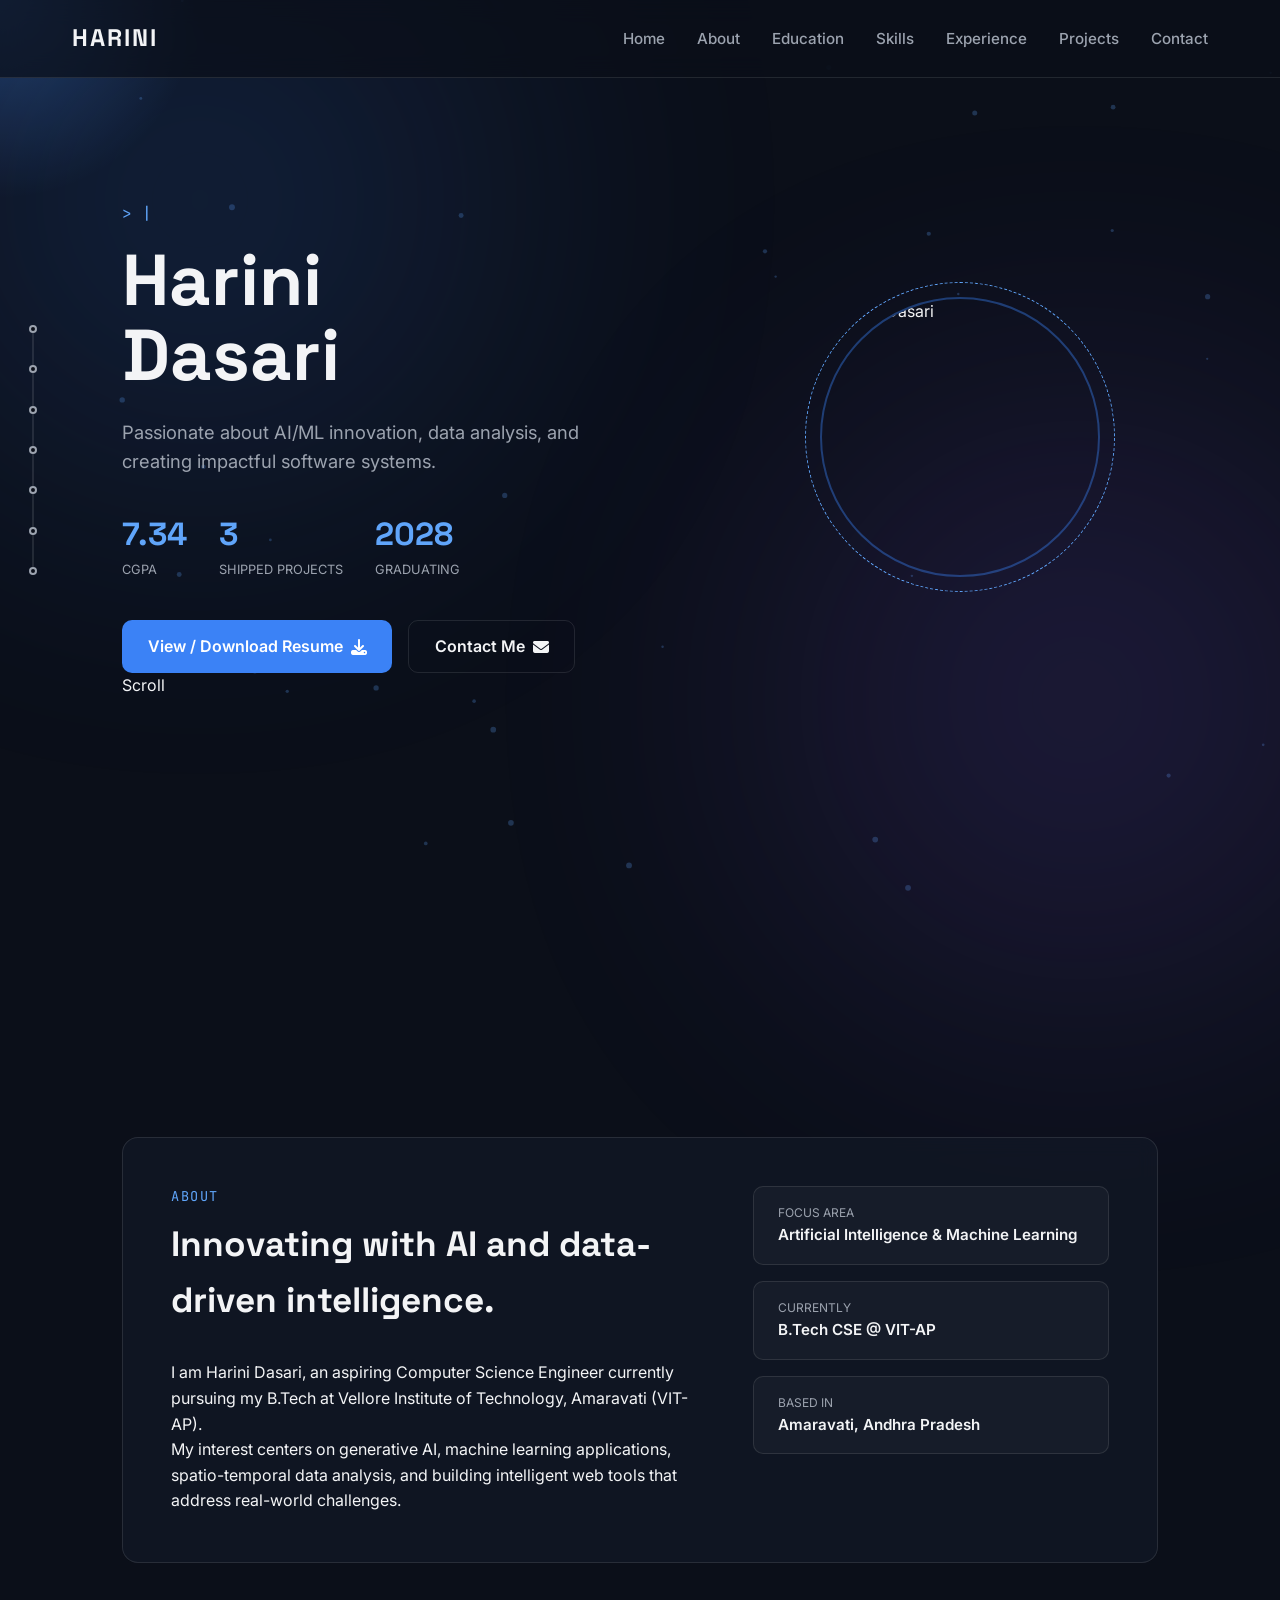
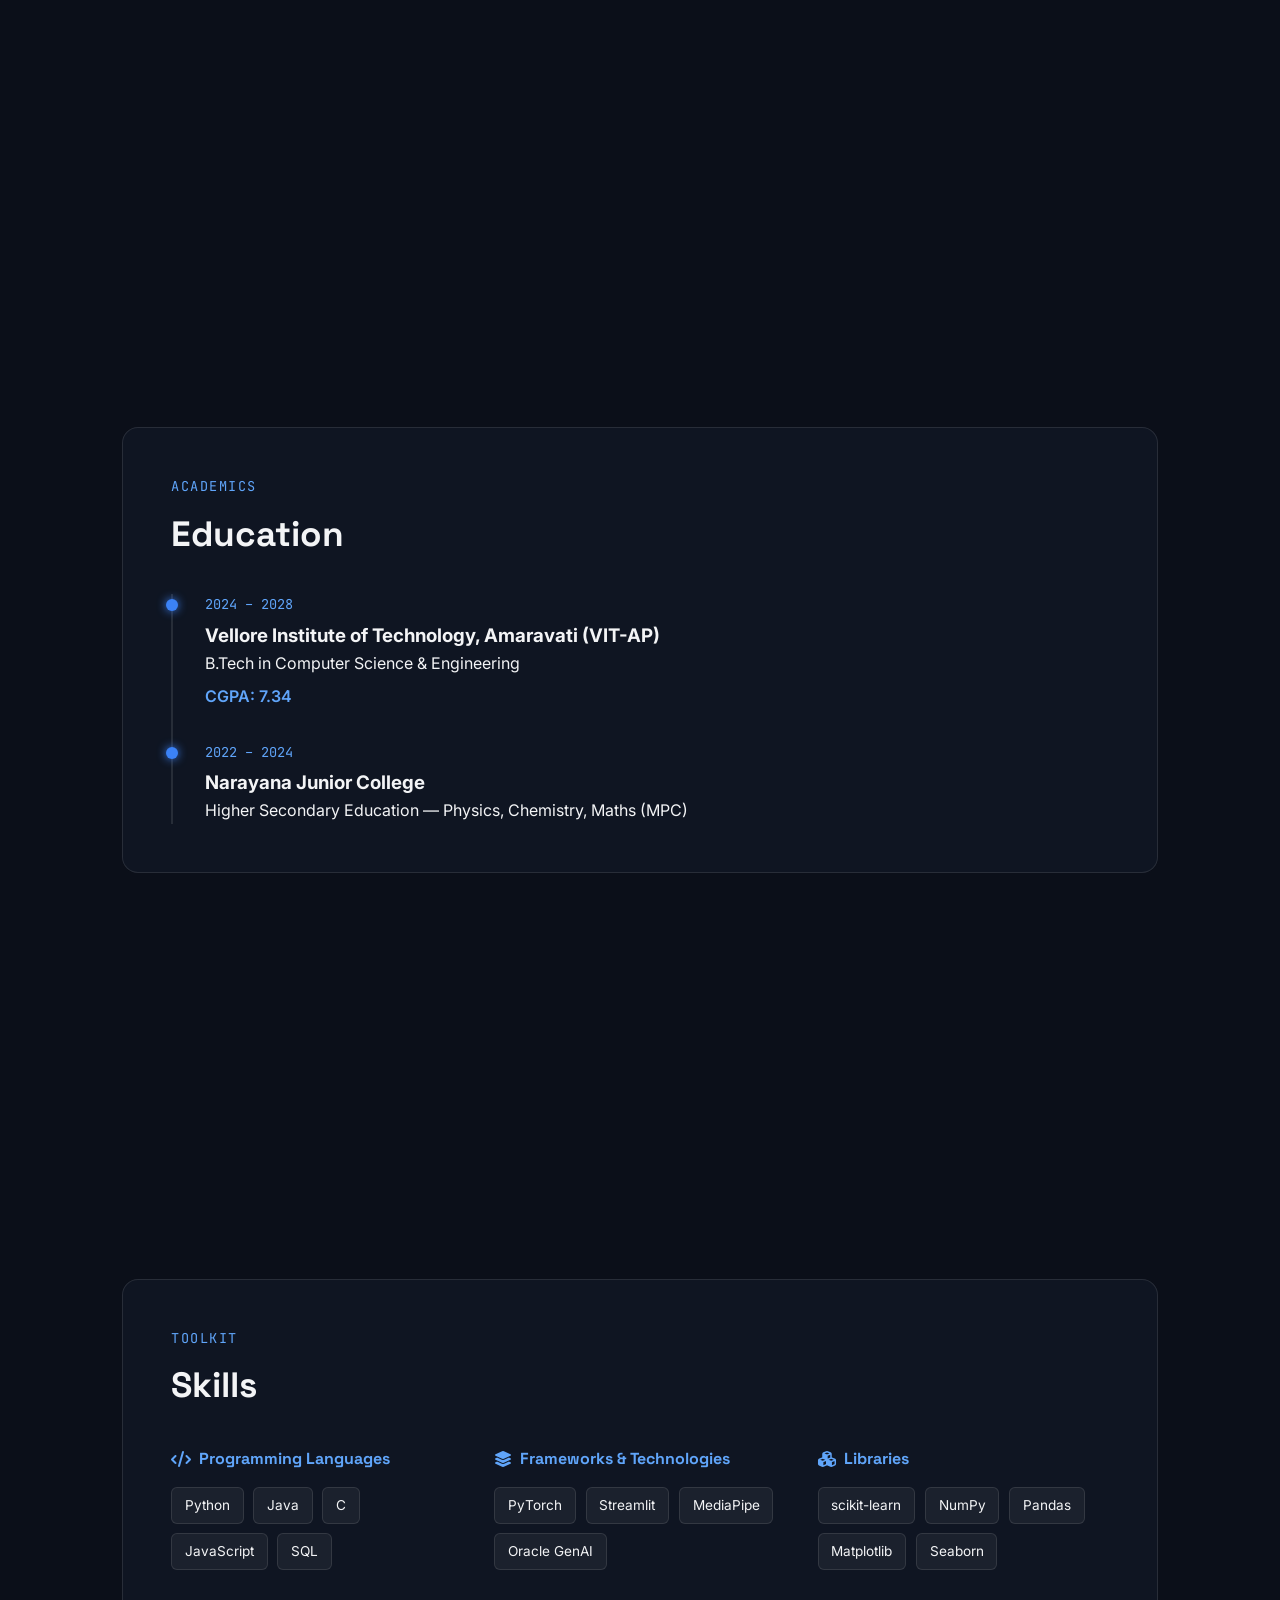
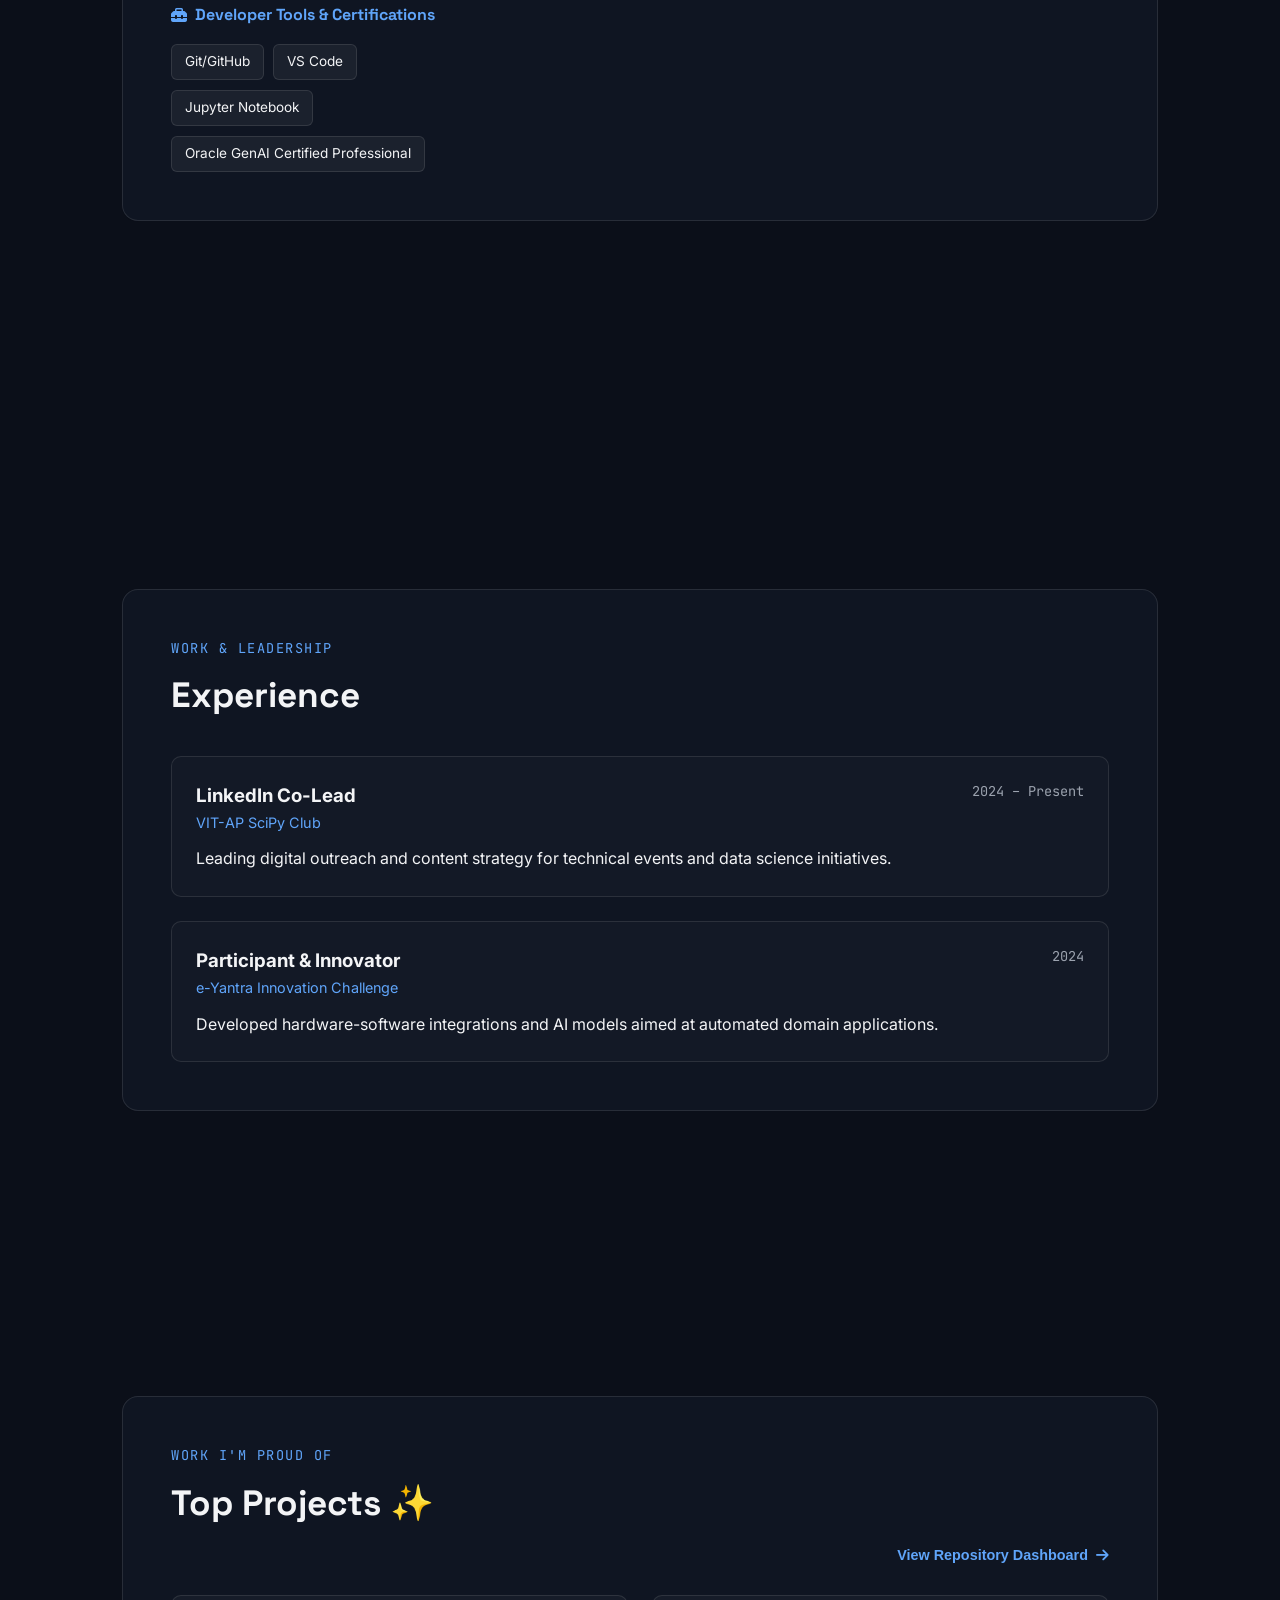
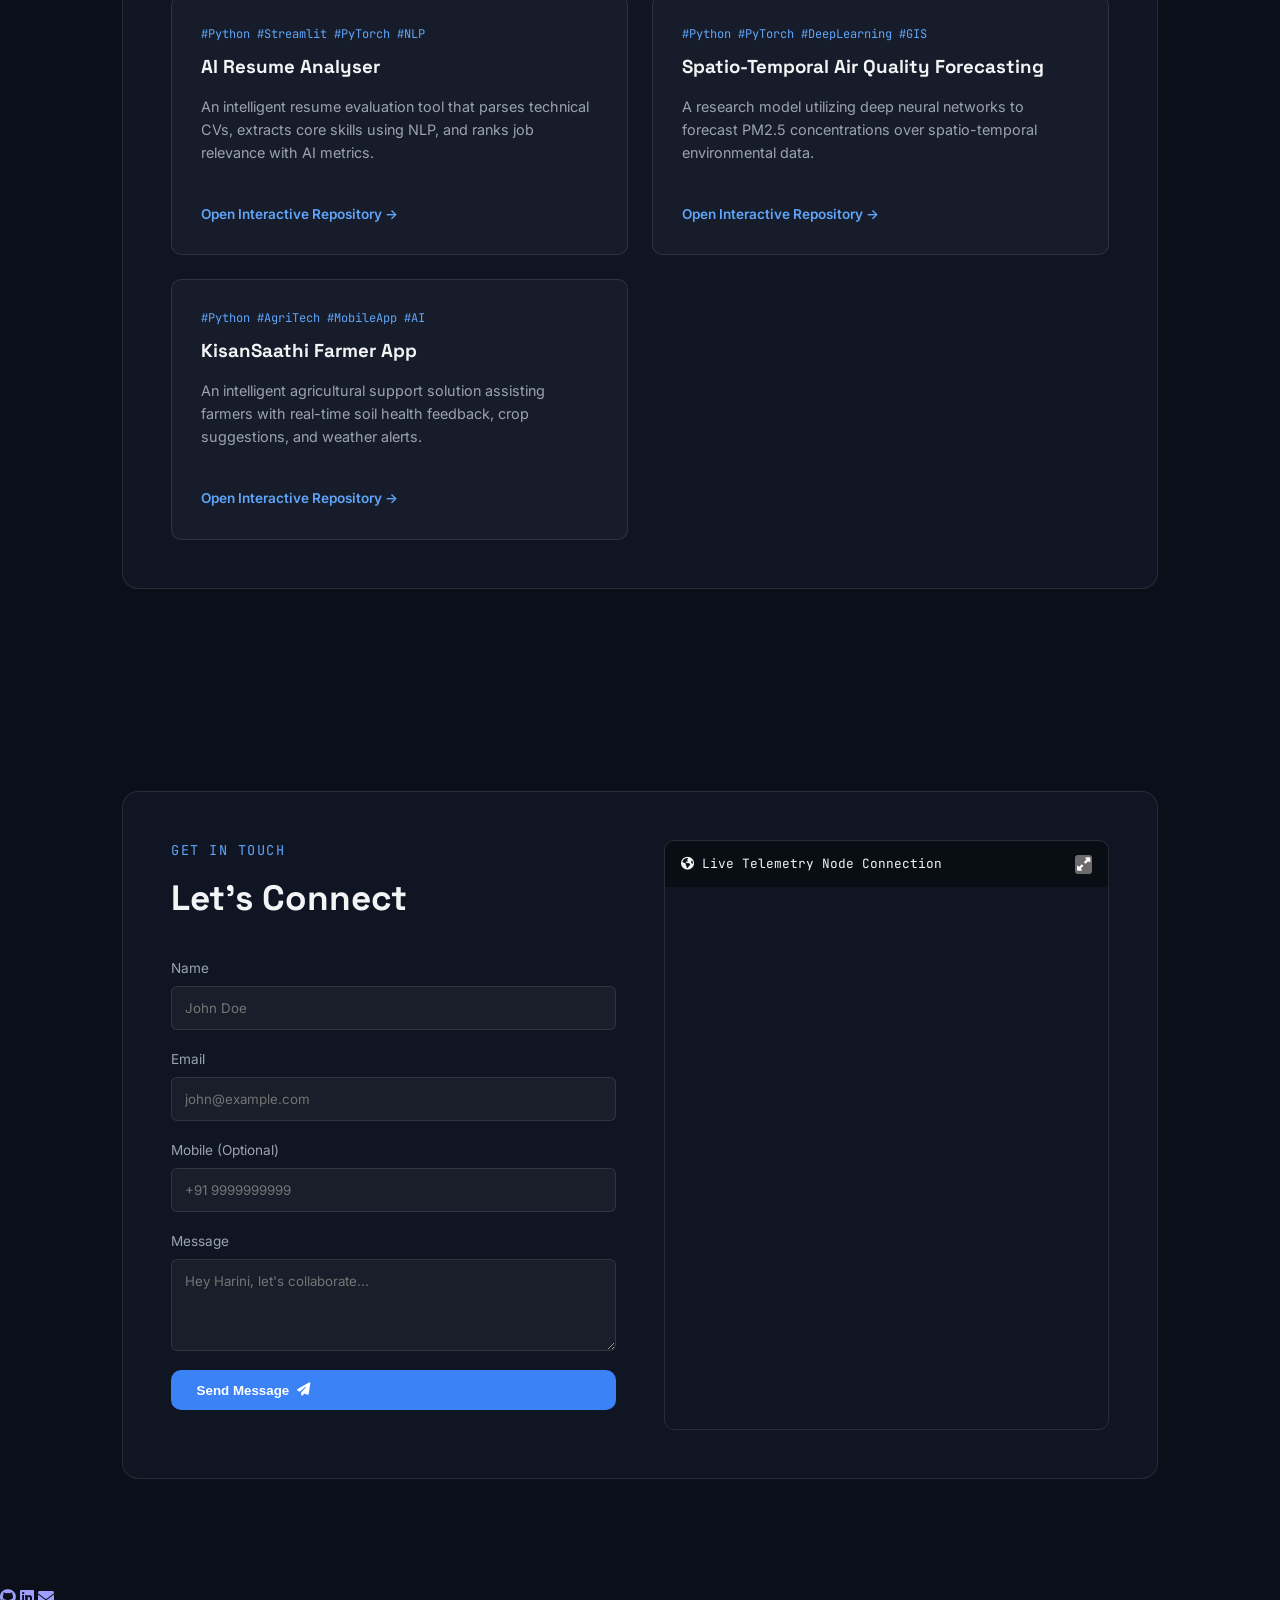
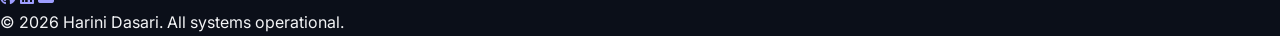
==== index.html @ 956670a9 "Add files via upload" ====
<!DOCTYPE html>
<html lang="en">
<head>
  <meta charset="UTF-8" />
  <meta name="viewport" content="width=device-width, initial-scale=1.0" />
  <title>Harini Dasari — Portfolio</title>
  <link rel="stylesheet" href="style.css" />
  <link rel="stylesheet" href="https://cdnjs.cloudflare.com/ajax/libs/font-awesome/6.4.0/css/all.min.css" />
  <link href="https://fonts.googleapis.com/css2?family=Space+Grotesk:wght@400;500;600;700&family=Inter:wght@300;400;500;600;700&family=JetBrains+Mono:wght@400;500&display=swap" rel="stylesheet" />
  <link rel="stylesheet" href="https://unpkg.com/leaflet@1.9.4/dist/leaflet.css" />
  <script src="https://unpkg.com/leaflet@1.9.4/dist/leaflet.js" defer></script>
  <script src="https://cdnjs.cloudflare.com/ajax/libs/jszip/3.10.1/jszip.min.js" defer></script>

  <!-- Firebase -->
  <script src="https://www.gstatic.com/firebasejs/10.12.2/firebase-app-compat.js" defer></script>
  <script src="https://www.gstatic.com/firebasejs/10.12.2/firebase-firestore-compat.js" defer></script>

  <script src="config.js" defer></script>
</head>
<body>

  <!-- Boot sequence -->
  <div class="boot-screen" id="bootScreen">
    <div class="boot-text">
      <span id="bootLine"></span><span class="cursor-blink">█</span>
    </div>
  </div>

  <div class="cursor-glow" id="cursorGlow"></div>

  <!-- Signal rail -->
  <div class="signal-rail" aria-hidden="true">
    <div class="signal-rail-fill" id="signalFill"></div>
    <div class="signal-node" data-target="home"></div>
    <div class="signal-node" data-target="about"></div>
    <div class="signal-node" data-target="education"></div>
    <div class="signal-node" data-target="skills"></div>
    <div class="signal-node" data-target="experience"></div>
    <div class="signal-node" data-target="projects"></div>
    <div class="signal-node" data-target="contact"></div>
  </div>

  <canvas id="particleCanvas"></canvas>
  <div class="ambient-glow glow-1"></div>
  <div class="ambient-glow glow-2"></div>

  <header>
    <nav class="navbar">
      <h2 class="logo">HARINI</h2>
      <ul class="nav-menu">
        <li><a href="#home" class="nav-link" data-section="home">Home</a></li>
        <li><a href="#about" class="nav-link" data-section="about">About</a></li>
        <li><a href="#education" class="nav-link" data-section="education">Education</a></li>
        <li><a href="#skills" class="nav-link" data-section="skills">Skills</a></li>
        <li><a href="#experience" class="nav-link" data-section="experience">Experience</a></li>
        <li><a href="#projects" id="navProjectsLink" class="nav-link" data-section="projects">Projects</a></li>
        <li><a href="#contact" class="nav-link" data-section="contact">Contact</a></li>
      </ul>
      <div class="hamburger">
        <span class="bar"></span>
        <span class="bar"></span>
        <span class="bar"></span>
      </div>
    </nav>
  </header>

  <main class="content">

    <!-- HOME -->
    <section id="home" class="section hero-section">
      <div class="hero-grid">
        <div class="hero-text" data-reveal="left">
          <p class="terminal-line"><span class="prompt">&gt;</span> <span class="type-animation"></span><span class="cursor-blink">|</span></p>
          <h1>Harini<br />Dasari</h1>
          <p class="bio">Passionate about AI/ML innovation, data analysis, and creating impactful software systems.</p>

          <div class="stat-row">
            <div class="stat-chip">
              <span class="stat-value" data-count="7.34" data-decimals="2">0</span>
              <span class="stat-label">CGPA</span>
            </div>
            <div class="stat-chip">
              <span class="stat-value" data-count="3">0</span>
              <span class="stat-label">Shipped Projects</span>
            </div>
            <div class="stat-chip">
              <span class="stat-value" data-count="2028">0</span>
              <span class="stat-label">Graduating</span>
            </div>
          </div>

          <div class="buttons">
            <a href="Harini_Dasari_Resume.pdf" class="btn" id="resumeLink" target="_blank" rel="noopener">View / Download Resume <i class="fas fa-download"></i></a>
            <a href="#contact" class="btn btn-alt">Contact Me <i class="fas fa-envelope"></i></a>
          </div>
        </div>
        <div class="hero-image" id="heroImageWrap" data-reveal="right">
          <img src="profile.jpg" alt="Harini Dasari" id="heroImg" />
          <div class="hero-avatar-fallback">HD</div>
          <div class="hero-ring"></div>
        </div>
      </div>
      <div class="scroll-cue"><span></span>Scroll</div>
    </section>

    <!-- ABOUT -->
    <section id="about" class="section fade-in">
      <div class="content-box about-layout">
        <div class="about-main" data-reveal="up">
          <span class="eyebrow">About</span>
          <h2 class="section-title">Innovating with AI and data-driven intelligence.</h2>
          <p>I am Harini Dasari, an aspiring Computer Science Engineer currently pursuing my B.Tech at Vellore Institute of Technology, Amaravati (VIT-AP).</p>
          <p>My interest centers on generative AI, machine learning applications, spatio-temporal data analysis, and building intelligent web tools that address real-world challenges.</p>
        </div>
        <div class="about-side" data-reveal="up" data-reveal-delay="150">
          <div class="info-card">
            <span class="info-label">Focus Area</span>
            <span class="info-value">Artificial Intelligence &amp; Machine Learning</span>
          </div>
          <div class="info-card">
            <span class="info-label">Currently</span>
            <span class="info-value">B.Tech CSE @ VIT-AP</span>
          </div>
          <div class="info-card">
            <span class="info-label">Based In</span>
            <span class="info-value">Amaravati, Andhra Pradesh</span>
          </div>
        </div>
      </div>
    </section>

    <!-- EDUCATION -->
    <section id="education" class="section fade-in">
      <div class="content-box">
        <span class="eyebrow">Academics</span>
        <h2 class="section-title">Education</h2>
        <div class="timeline">
          <div class="timeline-item" data-reveal="up">
            <div class="timeline-year">2024 – 2028</div>
            <div class="timeline-content">
              <h3>Vellore Institute of Technology, Amaravati (VIT-AP)</h3>
              <p>B.Tech in Computer Science &amp; Engineering</p>
              <p class="cgpa">CGPA: 7.34</p>
            </div>
          </div>
          <div class="timeline-item" data-reveal="up" data-reveal-delay="150">
            <div class="timeline-year">2022 – 2024</div>
            <div class="timeline-content">
              <h3>Narayana Junior College</h3>
              <p>Higher Secondary Education — Physics, Chemistry, Maths (MPC)</p>
            </div>
          </div>
        </div>
      </div>
    </section>

    <!-- SKILLS -->
    <section id="skills" class="section fade-in">
      <div class="content-box">
        <span class="eyebrow">Toolkit</span>
        <h2 class="section-title">Skills</h2>
        <div class="skills-categories">
          <div class="skill-category" data-reveal="up">
            <h4><i class="fas fa-code"></i> Programming Languages</h4>
            <div class="skills-grid">
              <div class="skill-tag">Python</div>
              <div class="skill-tag">Java</div>
              <div class="skill-tag">C</div>
              <div class="skill-tag">JavaScript</div>
              <div class="skill-tag">SQL</div>
            </div>
          </div>
          <div class="skill-category" data-reveal="up" data-reveal-delay="100">
            <h4><i class="fas fa-layer-group"></i> Frameworks &amp; Technologies</h4>
            <div class="skills-grid">
              <div class="skill-tag">PyTorch</div>
              <div class="skill-tag">Streamlit</div>
              <div class="skill-tag">MediaPipe</div>
              <div class="skill-tag">Oracle GenAI</div>
            </div>
          </div>
          <div class="skill-category" data-reveal="up" data-reveal-delay="200">
            <h4><i class="fas fa-cubes"></i> Libraries</h4>
            <div class="skills-grid">
              <div class="skill-tag">scikit-learn</div>
              <div class="skill-tag">NumPy</div>
              <div class="skill-tag">Pandas</div>
              <div class="skill-tag">Matplotlib</div>
              <div class="skill-tag">Seaborn</div>
            </div>
          </div>
          <div class="skill-category" data-reveal="up" data-reveal-delay="300">
            <h4><i class="fas fa-toolbox"></i> Developer Tools &amp; Certifications</h4>
            <div class="skills-grid">
              <div class="skill-tag">Git/GitHub</div>
              <div class="skill-tag">VS Code</div>
              <div class="skill-tag">Jupyter Notebook</div>
              <div class="skill-tag">Oracle GenAI Certified Professional</div>
            </div>
          </div>
        </div>
      </div>
    </section>

    <!-- EXPERIENCE -->
    <section id="experience" class="section fade-in">
      <div class="content-box">
        <span class="eyebrow">Work &amp; Leadership</span>
        <h2 class="section-title">Experience</h2>
        <div class="experience-container">
          <div class="experience-item" data-reveal="up">
            <div class="experience-item-top">
              <div>
                <h3>LinkedIn Co-Lead</h3>
                <p class="company">VIT-AP SciPy Club</p>
              </div>
              <p class="duration">2024 – Present</p>
            </div>
            <p>Leading digital outreach and content strategy for technical events and data science initiatives.</p>
          </div>
          <div class="experience-item" data-reveal="up" data-reveal-delay="150">
            <div class="experience-item-top">
              <div>
                <h3>Participant &amp; Innovator</h3>
                <p class="company">e-Yantra Innovation Challenge</p>
              </div>
              <p class="duration">2024</p>
            </div>
            <p>Developed hardware-software integrations and AI models aimed at automated domain applications.</p>
          </div>
        </div>
      </div>
    </section>

    <!-- PROJECTS -->
    <section id="projects" class="section fade-in">
      <div class="content-box">
        <div class="section-header-row">
          <div>
            <span class="eyebrow">Work I'm proud of</span>
            <h2 class="section-title">Top Projects ✨</h2>
          </div>
          <button class="view-all-btn" id="triggerDashboardBtn">View Repository Dashboard <i class="fas fa-arrow-right"></i></button>
        </div>
        <div class="bento-project-grid" id="curatedProjectsGrid"></div>
      </div>
    </section>

    <!-- CONTACT -->
    <section id="contact" class="section fade-in">
      <div class="content-box contact-container-layout">
        <div class="contact-form-side" data-reveal="left">
          <span class="eyebrow">Get in touch</span>
          <h2 class="section-title" style="text-align: left;">Let's Connect</h2>
          <form id="portfolioContactForm" class="modern-contact-form">
            <div class="form-group">
              <label for="form_name">Name</label>
              <input type="text" id="form_name" required placeholder="John Doe" />
            </div>
            <div class="form-group">
              <label for="form_email">Email</label>
              <input type="email" id="form_email" required placeholder="john@example.com" />
            </div>
            <div class="form-group">
              <label for="form_phone">Mobile <span class="optional">(Optional)</span></label>
              <input type="tel" id="form_phone" placeholder="+91 9999999999" />
            </div>
            <div class="form-group">
              <label for="form_message">Message</label>
              <textarea id="form_message" rows="4" required placeholder="Hey Harini, let's collaborate..."></textarea>
            </div>
            <button type="submit" class="btn submit-btn">
              <span class="btn-label">Send Message</span> <i class="fas fa-paper-plane"></i>
            </button>
            <p class="form-status" id="formStatus"></p>
          </form>
        </div>

        <div class="map-preview-side" data-reveal="right">
          <div class="map-card" id="telemetryMapCard">
            <div class="map-card-header">
              <span><i class="fas fa-globe-americas"></i> Live Telemetry Node Connection</span>
              <button id="expandMapBtn" aria-label="Expand Map"><i class="fas fa-expand-alt"></i></button>
            </div>
            <div id="liveTelemetryMap"></div>
          </div>
        </div>
      </div>
    </section>
  </main>

  <div id="projectDashboardSpa" class="spa-modal-overlay">
    <div class="spa-dashboard-window">
      <header class="spa-navbar">
        <div class="spa-repo-identity">
          <i class="fab fa-github font-icon"></i>
          <span class="repo-owner" id="spaRepoOwner">Harini8919</span>
          <span class="repo-divider">/</span>
          <span id="spaRepoName" class="repo-current-name">AI-Resume-Analyser</span>
          <span class="repo-badge">Public</span>
        </div>
        <div class="spa-navbar-controls">
          <button id="themeToggleBtn" class="spa-ctrl-btn" title="Toggle Editor Theme"><i class="fas fa-moon"></i></button>
          <button id="closeDashboardBtn" class="spa-ctrl-btn close-action" title="Exit Dashboard"><i class="fas fa-times"></i></button>
        </div>
      </header>

      <div class="spa-dashboard-layout">
        <aside class="spa-sidebar">
          <h3>Repositories</h3>
          <ul id="spaRepoSelectorList"></ul>

          <h3 class="files-heading">Files</h3>
          <ul id="spaFileTreeList" class="file-tree-list"></ul>
        </aside>

        <main class="spa-workspace-panel theme-dark" id="workspaceThemeContainer">
          <div class="repo-meta-strip">
            <div class="branch-selector">
              <i class="fas fa-code-branch"></i> <strong>main</strong>
            </div>
            <button id="spaDownloadZipBtn" class="btn-git-action"><i class="fas fa-download"></i> Download ZIP</button>
          </div>

          <div class="spa-tab-bar" id="spaTabBar">
            <button class="spa-tab active" data-tab="readme"><i class="fas fa-book-open"></i> README.md</button>
          </div>

          <div class="repo-readme-container">
            <div class="readme-card" id="spaTabReadme">
              <div class="readme-body-content">
                <h1 id="spaProjectTitle" class="project-title-h1">Project Heading</h1>
                <hr class="title-divider" />

                <section class="readme-block">
                  <h2><i class="fas fa-info-circle"></i> Description</h2>
                  <p id="spaProjectDesc">Project description text goes here.</p>
                </section>

                <section class="readme-block">
                  <h2><i class="fas fa-layer-group"></i> Architecture &amp; Tech Stack</h2>
                  <div id="spaTechStackContainer" class="tech-stack-flex"></div>
                </section>

                <section class="readme-block">
                  <h2><i class="fas fa-chart-line"></i> Performance Metrics &amp; Results</h2>
                  <div class="metrics-display-box">
                    <span class="accuracy-label">Target Evaluation Metrics:</span>
                    <span id="spaAccuracyValue" class="accuracy-badge">94.2%</span>
                  </div>
                  <div id="spaProjectVisuals" class="visuals-gallery"></div>
                </section>

                <section class="readme-block">
                  <h2><i class="fas fa-terminal"></i> Deployment &amp; Installation Instructions</h2>
                  <div class="code-block-wrap">
                    <button class="file-action-btn copy-install-btn" id="spaCopyInstallBtn" title="Copy commands"><i class="fas fa-copy"></i> Copy</button>
                    <pre class="code-terminal-block"><code id="spaInstallationCode"># Clone repo</code></pre>
                  </div>
                </section>
              </div>
            </div>

            <div class="readme-card file-view-card" id="spaTabFile" style="display:none;">
              <div class="file-view-header">
                <i class="fas fa-file-code"></i> <span id="spaActiveFileName">file</span>
                <span class="unsaved-dot" id="spaUnsavedDot" style="display:none;">●</span>
                <div class="file-view-actions">
                  <button id="spaCopyBtn" class="file-action-btn" title="Copy file contents"><i class="fas fa-copy"></i> Copy</button>
                  <button id="spaEditBtn" class="file-action-btn" title="Edit this file"><i class="fas fa-pen"></i> Edit</button>
                  <button id="spaSaveBtn" class="file-action-btn save" title="Save changes" style="display:none;"><i class="fas fa-check"></i> Save</button>
                </div>
              </div>
              <pre class="editor-code-view" id="spaCodeViewWrap"><code id="spaSourceCodeDisplay"># Select a file from the sidebar</code></pre>
              <textarea class="editor-code-textarea" id="spaCodeEditArea" style="display:none;" spellcheck="false"></textarea>
            </div>
          </div>
        </main>
      </div>
    </div>
  </div>

  <div id="mapFullscreenOverlay" class="map-fullscreen-modal">
    <button id="minimizeMapBtn"><i class="fas fa-compress-alt"></i> Exit Full Globe View</button>
    <div id="fullscreenMapContainer"></div>
  </div>

  <footer>
    <div class="footer-inner">
      <div class="footer-social">
        <a href="https://github.com/Harini8919" target="_blank" rel="noopener" aria-label="GitHub"><i class="fab fa-github"></i></a>
        <a href="https://linkedin.com/in/harini-dasari" target="_blank" rel="noopener" aria-label="LinkedIn"><i class="fab fa-linkedin"></i></a>
        <a href="mailto:harini.dasari@example.com" aria-label="Email"><i class="fas fa-envelope"></i></a>
      </div>
      <p>© <span id="footerYear">2026</span> Harini Dasari. All systems operational.</p>
    </div>
  </footer>

  <button id="backToTop" aria-label="Scroll to top">↑</button>

  <script src="script.js"></script>
</body>
</html>
---- style.css ----
:root {
  --bg-dark: #0b0f19;
  --bg-card: rgba(18, 24, 38, 0.75);
  --bg-card-hover: rgba(28, 36, 56, 0.85);
  --accent: #3b82f6;
  --accent-glow: rgba(59, 130, 246, 0.35);
  --accent-light: #60a5fa;
  --text-main: #f3f4f6;
  --text-muted: #9ca3af;
  --border: rgba(255, 255, 255, 0.1);
  --border-accent: rgba(59, 130, 246, 0.4);
  --font-heading: 'Space Grotesk', sans-serif;
  --font-body: 'Inter', sans-serif;
  --font-mono: 'JetBrains Mono', monospace;
  --radius-lg: 16px;
  --radius-md: 10px;
  --radius-sm: 6px;
  --transition: all 0.3s cubic-bezier(0.4, 0, 0.2, 1);
}

* {
  margin: 0;
  padding: 0;
  box-sizing: border-box;
}

html {
  scroll-behavior: smooth;
  color-scheme: dark;
}

body {
  background-color: var(--bg-dark);
  color: var(--text-main);
  font-family: var(--font-body);
  line-height: 1.6;
  overflow-x: hidden;
  position: relative;
}

/* Boot Screen */
.boot-screen {
  position: fixed;
  inset: 0;
  background: #05070d;
  z-index: 10000;
  display: flex;
  align-items: center;
  justify-content: center;
  font-family: var(--font-mono);
  color: var(--accent-light);
  font-size: 1.2rem;
  transition: opacity 0.5s ease, visibility 0.5s ease;
}

.boot-screen.hidden {
  opacity: 0;
  visibility: hidden;
}

.cursor-blink {
  animation: blink 1s infinite;
}

@keyframes blink {
  0%, 100% { opacity: 1; }
  50% { opacity: 0; }
}

/* Cursor Glow & Canvas */
.cursor-glow {
  position: fixed;
  width: 400px;
  height: 400px;
  border-radius: 50%;
  background: radial-gradient(circle, var(--accent-glow) 0%, transparent 70%);
  pointer-events: none;
  transform: translate(-50%, -50%);
  z-index: 1;
  mix-blend-mode: screen;
}

#particleCanvas {
  position: fixed;
  top: 0;
  left: 0;
  width: 100%;
  height: 100%;
  pointer-events: none;
  z-index: 0;
}

.ambient-glow {
  position: fixed;
  width: 600px;
  height: 600px;
  border-radius: 50%;
  filter: blur(140px);
  pointer-events: none;
  z-index: 0;
  opacity: 0.15;
}

.glow-1 {
  top: -100px;
  left: -100px;
  background: var(--accent);
}

.glow-2 {
  bottom: -100px;
  right: -100px;
  background: #8b5cf6;
}

/* Signal Rail */
.signal-rail {
  position: fixed;
  left: 2rem;
  top: 50%;
  transform: translateY(-50%);
  height: 250px;
  width: 2px;
  background: var(--border);
  z-index: 100;
  display: flex;
  flex-direction: column;
  justify-content: space-between;
  align-items: center;
}

.signal-rail-fill {
  position: absolute;
  top: 0;
  width: 100%;
  background: var(--accent);
  box-shadow: 0 0 10px var(--accent);
  transition: height 0.2s ease;
}

.signal-node {
  width: 8px;
  height: 8px;
  border-radius: 50%;
  background: var(--bg-dark);
  border: 2px solid var(--text-muted);
  z-index: 2;
  transition: var(--transition);
}

.signal-node.active {
  border-color: var(--accent);
  background: var(--accent);
  box-shadow: 0 0 8px var(--accent);
}

/* Navigation */
header {
  position: fixed;
  top: 0;
  width: 100%;
  z-index: 1000;
  backdrop-filter: blur(12px);
  border-bottom: 1px solid var(--border);
  background: rgba(11, 15, 25, 0.7);
}

.navbar {
  max-width: 1200px;
  margin: 0 auto;
  padding: 1.2rem 2rem;
  display: flex;
  justify-content: space-between;
  align-items: center;
}

.logo {
  font-family: var(--font-heading);
  font-weight: 700;
  letter-spacing: 2px;
  color: var(--text-main);
}

.nav-menu {
  display: flex;
  list-style: none;
  gap: 2rem;
}

.nav-link {
  color: var(--text-muted);
  text-decoration: none;
  font-weight: 500;
  transition: var(--transition);
  font-size: 0.95rem;
}

.nav-link:hover, .nav-link.active {
  color: var(--accent-light);
}

.hamburger {
  display: none;
  cursor: pointer;
  flex-direction: column;
  gap: 5px;
}

.bar {
  width: 25px;
  height: 2px;
  background: var(--text-main);
  transition: var(--transition);
}

/* Layout & Main Content */
.content {
  max-width: 1100px;
  margin: 0 auto;
  padding: 0 2rem;
  position: relative;
  z-index: 2;
}
/* Button & Icon Visual Styling */
.btn-git-action, .file-action-btn, #minimizeMapBtn {
  background: #21262d;
  color: #c9d1d9;
  border: 1px solid var(--border);
  padding: 0.4rem 0.8rem;
  border-radius: var(--radius-sm);
  font-family: var(--font-body);
  font-size: 0.8rem;
  cursor: pointer;
  display: inline-flex;
  align-items: center;
  gap: 0.4rem;
  transition: var(--transition);
}

.btn-git-action:hover, .file-action-btn:hover {
  background: #30363d;
  border-color: var(--accent);
  color: #fff;
}

.card-action-link {
  font-size: 0.85rem;
  color: var(--accent-light);
  font-weight: 600;
  margin-top: 1rem;
}

/* Map Overlay Z-Index Fix */
#mapFullscreenOverlay {
  position: fixed;
  inset: 0;
  background: rgba(5, 7, 13, 0.95);
  z-index: 9999;
  display: none;
  flex-direction: column;
}

#mapFullscreenOverlay.active {
  display: flex;
}

#minimizeMapBtn {
  position: absolute;
  top: 1.5rem;
  right: 1.5rem;
  z-index: 10000;
}
.section {
  min-height: 100vh;
  display: flex;
  flex-direction: column;
  justify-content: center;
  padding: 6rem 0;
}

.eyebrow {
  text-transform: uppercase;
  font-family: var(--font-mono);
  font-size: 0.85rem;
  color: var(--accent-light);
  letter-spacing: 1.5px;
  margin-bottom: 0.5rem;
  display: block;
}

.section-title {
  font-family: var(--font-heading);
  font-size: 2.2rem;
  margin-bottom: 2rem;
}

.content-box {
  background: var(--bg-card);
  border: 1px solid var(--border);
  border-radius: var(--radius-lg);
  padding: 3rem;
  backdrop-filter: blur(10px);
}

/* Hero Section */
.hero-grid {
  display: grid;
  grid-template-columns: 1.2fr 0.8fr;
  gap: 3rem;
  align-items: center;
}

.terminal-line {
  font-family: var(--font-mono);
  color: var(--accent-light);
  margin-bottom: 1rem;
}

.hero-text h1 {
  font-family: var(--font-heading);
  font-size: 4.5rem;
  line-height: 1.05;
  margin-bottom: 1.5rem;
}

.bio {
  font-size: 1.15rem;
  color: var(--text-muted);
  margin-bottom: 2rem;
  max-width: 500px;
}

.stat-row {
  display: flex;
  gap: 2rem;
  margin-bottom: 2.5rem;
}

.stat-chip {
  display: flex;
  flex-direction: column;
}

.stat-value {
  font-family: var(--font-heading);
  font-size: 2rem;
  font-weight: 700;
  color: var(--accent-light);
}

.stat-label {
  font-size: 0.8rem;
  color: var(--text-muted);
  text-transform: uppercase;
}

.buttons {
  display: flex;
  gap: 1rem;
}

.btn {
  padding: 0.8rem 1.6rem;
  border-radius: var(--radius-md);
  background: var(--accent);
  color: #fff;
  text-decoration: none;
  font-weight: 600;
  border: none;
  cursor: pointer;
  display: inline-flex;
  align-items: center;
  gap: 0.5rem;
  transition: var(--transition);
}

.btn:hover {
  background: #2563eb;
  transform: translateY(-2px);
  box-shadow: 0 4px 20px var(--accent-glow);
}

.btn-alt {
  background: transparent;
  border: 1px solid var(--border);
  color: var(--text-main);
}

.btn-alt:hover {
  background: rgba(255, 255, 255, 0.05);
  border-color: var(--text-main);
}

.hero-image {
  position: relative;
  display: flex;
  justify-content: center;
  align-items: center;
}

.hero-image img {
  width: 280px;
  height: 280px;
  border-radius: 50%;
  object-fit: cover;
  border: 2px solid var(--border-accent);
  z-index: 2;
}

.hero-avatar-fallback {
  width: 280px;
  height: 280px;
  border-radius: 50%;
  background: #1e293b;
  display: none;
  align-items: center;
  justify-content: center;
  font-size: 4rem;
  font-family: var(--font-heading);
  font-weight: 700;
  border: 2px solid var(--border-accent);
}

.hero-ring {
  position: absolute;
  width: 310px;
  height: 310px;
  border-radius: 50%;
  border: 1px dashed var(--accent-light);
  animation: rotate 20s linear infinite;
}

@keyframes rotate {
  100% { transform: rotate(360deg); }
}

/* About Layout */
.about-layout {
  display: grid;
  grid-template-columns: 1.2fr 0.8fr;
  gap: 3rem;
}

.about-side {
  display: flex;
  flex-direction: column;
  gap: 1rem;
}

.info-card {
  background: rgba(255, 255, 255, 0.03);
  border: 1px solid var(--border);
  padding: 1rem 1.5rem;
  border-radius: var(--radius-md);
}

.info-label {
  display: block;
  font-size: 0.75rem;
  color: var(--text-muted);
  text-transform: uppercase;
}

.info-value {
  font-size: 0.95rem;
  font-weight: 600;
}

/* Timeline (Education) */
.timeline {
  display: flex;
  flex-direction: column;
  gap: 2rem;
  position: relative;
  border-left: 2px solid var(--border);
  padding-left: 2rem;
}

.timeline-item {
  position: relative;
}

.timeline-item::before {
  content: '';
  position: absolute;
  left: -2.45rem;
  top: 0.3rem;
  width: 12px;
  height: 12px;
  border-radius: 50%;
  background: var(--accent);
  box-shadow: 0 0 10px var(--accent);
}

.timeline-year {
  font-family: var(--font-mono);
  font-size: 0.85rem;
  color: var(--accent-light);
  margin-bottom: 0.3rem;
}

.cgpa {
  margin-top: 0.5rem;
  font-weight: 600;
  color: var(--accent-light);
}

/* Skills */
.skills-categories {
  display: grid;
  grid-template-columns: repeat(auto-fit, minmax(220px, 1fr));
  gap: 2rem;
}

.skill-category h4 {
  font-family: var(--font-heading);
  margin-bottom: 1rem;
  display: flex;
  align-items: center;
  gap: 0.5rem;
  color: var(--accent-light);
}

.skills-grid {
  display: flex;
  flex-wrap: wrap;
  gap: 0.6rem;
}

.skill-tag {
  background: rgba(255, 255, 255, 0.05);
  border: 1px solid var(--border);
  padding: 0.4rem 0.8rem;
  border-radius: var(--radius-sm);
  font-size: 0.85rem;
}

/* Experience */
.experience-container {
  display: flex;
  flex-direction: column;
  gap: 1.5rem;
}

.experience-item {
  background: rgba(255, 255, 255, 0.02);
  border: 1px solid var(--border);
  border-radius: var(--radius-md);
  padding: 1.5rem;
}

.experience-item-top {
  display: flex;
  justify-content: space-between;
  margin-bottom: 0.8rem;
}

.company {
  color: var(--accent-light);
  font-size: 0.9rem;
}

.duration {
  font-family: var(--font-mono);
  font-size: 0.85rem;
  color: var(--text-muted);
}

/* Projects & Bento Grid */
.section-header-row {
  display: flex;
  justify-content: space-between;
  align-items: flex-end;
  margin-bottom: 2rem;
}

.view-all-btn {
  background: transparent;
  border: none;
  color: var(--accent-light);
  cursor: pointer;
  font-size: 0.9rem;
  font-weight: 600;
  display: flex;
  align-items: center;
  gap: 0.5rem;
}

.bento-project-grid {
  display: grid;
  grid-template-columns: repeat(auto-fit, minmax(300px, 1fr));
  gap: 1.5rem;
}

.project-card {
  background: rgba(255, 255, 255, 0.03);
  border: 1px solid var(--border);
  border-radius: var(--radius-md);
  padding: 1.8rem;
  cursor: pointer;
  transition: var(--transition);
  display: flex;
  flex-direction: column;
  justify-content: space-between;
}

.project-card:hover {
  border-color: var(--border-accent);
  transform: translateY(-4px);
  background: var(--bg-card-hover);
}

.project-tags {
  font-family: var(--font-mono);
  font-size: 0.75rem;
  color: var(--accent-light);
  margin-bottom: 0.5rem;
}

.project-card h3 {
  font-family: var(--font-heading);
  margin-bottom: 0.8rem;
}

.project-card p {
  color: var(--text-muted);
  font-size: 0.9rem;
  margin-bottom: 1.5rem;
}

/* Contact & Map */
.contact-container-layout {
  display: grid;
  grid-template-columns: 1fr 1fr;
  gap: 3rem;
}

.modern-contact-form {
  display: flex;
  flex-direction: column;
  gap: 1.2rem;
}

.form-group {
  display: flex;
  flex-direction: column;
  gap: 0.4rem;
}

.form-group label {
  font-size: 0.85rem;
  color: var(--text-muted);
}

.form-group input, .form-group textarea {
  background: rgba(255, 255, 255, 0.04);
  border: 1px solid var(--border);
  border-radius: var(--radius-sm);
  padding: 0.8rem;
  color: var(--text-main);
  font-family: var(--font-body);
  outline: none;
}

.form-group input:focus, .form-group textarea:focus {
  border-color: var(--accent);
}

.map-card {
  height: 100%;
  min-height: 300px;
  border-radius: var(--radius-md);
  overflow: hidden;
  border: 1px solid var(--border);
  display: flex;
  flex-direction: column;
}

.map-card-header {
  background: rgba(0, 0, 0, 0.4);
  padding: 0.8rem 1rem;
  font-size: 0.8rem;
  font-family: var(--font-mono);
  display: flex;
  justify-content: space-between;
  align-items: center;
}

#liveTelemetryMap {
  flex-grow: 1;
  width: 100%;
  min-height: 250px;
}

/* SPA Overlay Dashboard */
.spa-modal-overlay {
  position: fixed;
  inset: 0;
  background: rgba(5, 7, 13, 0.9);
  backdrop-filter: blur(15px);
  z-index: 2000;
  display: none;
  align-items: center;
  justify-content: center;
  padding: 2rem;
}

.spa-modal-overlay.active {
  display: flex;
}

.spa-dashboard-window {
  width: 100%;
  max-width: 1200px;
  height: 85vh;
  background: #0d1117;
  border: 1px solid var(--border);
  border-radius: var(--radius-lg);
  display: flex;
  flex-direction: column;
  overflow: hidden;
}

.spa-navbar {
  display: flex;
  justify-content: space-between;
  align-items: center;
  padding: 1rem 1.5rem;
  background: #161b22;
  border-bottom: 1px solid var(--border);
}

.spa-repo-identity {
  display: flex;
  align-items: center;
  gap: 0.5rem;
  font-family: var(--font-mono);
}

.spa-ctrl-btn {
  background: transparent;
  border: none;
  color: var(--text-muted);
  cursor: pointer;
  font-size: 1.1rem;
  padding: 0.3rem 0.6rem;
}

.spa-dashboard-layout {
  display: grid;
  grid-template-columns: 260px 1fr;
  flex-grow: 1;
  overflow: hidden;
}

.spa-sidebar {
  background: #0d1117;
  border-right: 1px solid var(--border);
  padding: 1.5rem;
  overflow-y: auto;
}

.spa-sidebar h3 {
  font-size: 0.8rem;
  text-transform: uppercase;
  color: var(--text-muted);
  margin-bottom: 0.8rem;
}

.spa-sidebar ul {
  list-style: none;
  margin-bottom: 1.5rem;
}

.spa-sidebar li {
  padding: 0.5rem 0.8rem;
  border-radius: var(--radius-sm);
  font-size: 0.85rem;
  cursor: pointer;
  color: var(--text-muted);
}

.spa-sidebar li.active, .spa-sidebar li:hover {
  background: rgba(255, 255, 255, 0.05);
  color: var(--text-main);
}

.spa-workspace-panel {
  padding: 2rem;
  overflow-y: auto;
  display: flex;
  flex-direction: column;
  gap: 1.5rem;
}

.repo-readme-container {
  background: #0d1117;
  border: 1px solid var(--border);
  border-radius: var(--radius-md);
  padding: 2rem;
}

.code-terminal-block {
  background: #161b22;
  padding: 1rem;
  border-radius: var(--radius-sm);
  font-family: var(--font-mono);
  font-size: 0.85rem;
}

/* Animations & Responsive */
[data-reveal] {
  opacity: 0;
  transform: translateY(20px);
  transition: opacity 0.6s ease, transform 0.6s ease;
}

[data-reveal].revealed {
  opacity: 1;
  transform: translateY(0);
}

#backToTop {
  position: fixed;
  bottom: 2rem;
  right: 2rem;
  width: 45px;
  height: 45px;
  border-radius: 50%;
  background: var(--accent);
  color: #fff;
  border: none;
  cursor: pointer;
  display: none;
  z-index: 100;
}

@media (max-width: 768px) {
  .signal-rail { display: none; }
  .hero-grid, .about-layout, .contact-container-layout, .spa-dashboard-layout {
    grid-template-columns: 1fr;
  }
  .hero-text h1 { font-size: 3rem; }
  .hamburger { display: flex; }
  .nav-menu {
    position: fixed;
    top: 70px;
    left: -100%;
    width: 100%;
    height: calc(100vh - 70px);
    background: var(--bg-dark);
    flex-direction: column;
    align-items: center;
    padding-top: 3rem;
    transition: var(--transition);
  }
  .nav-menu.active { left: 0; }
}
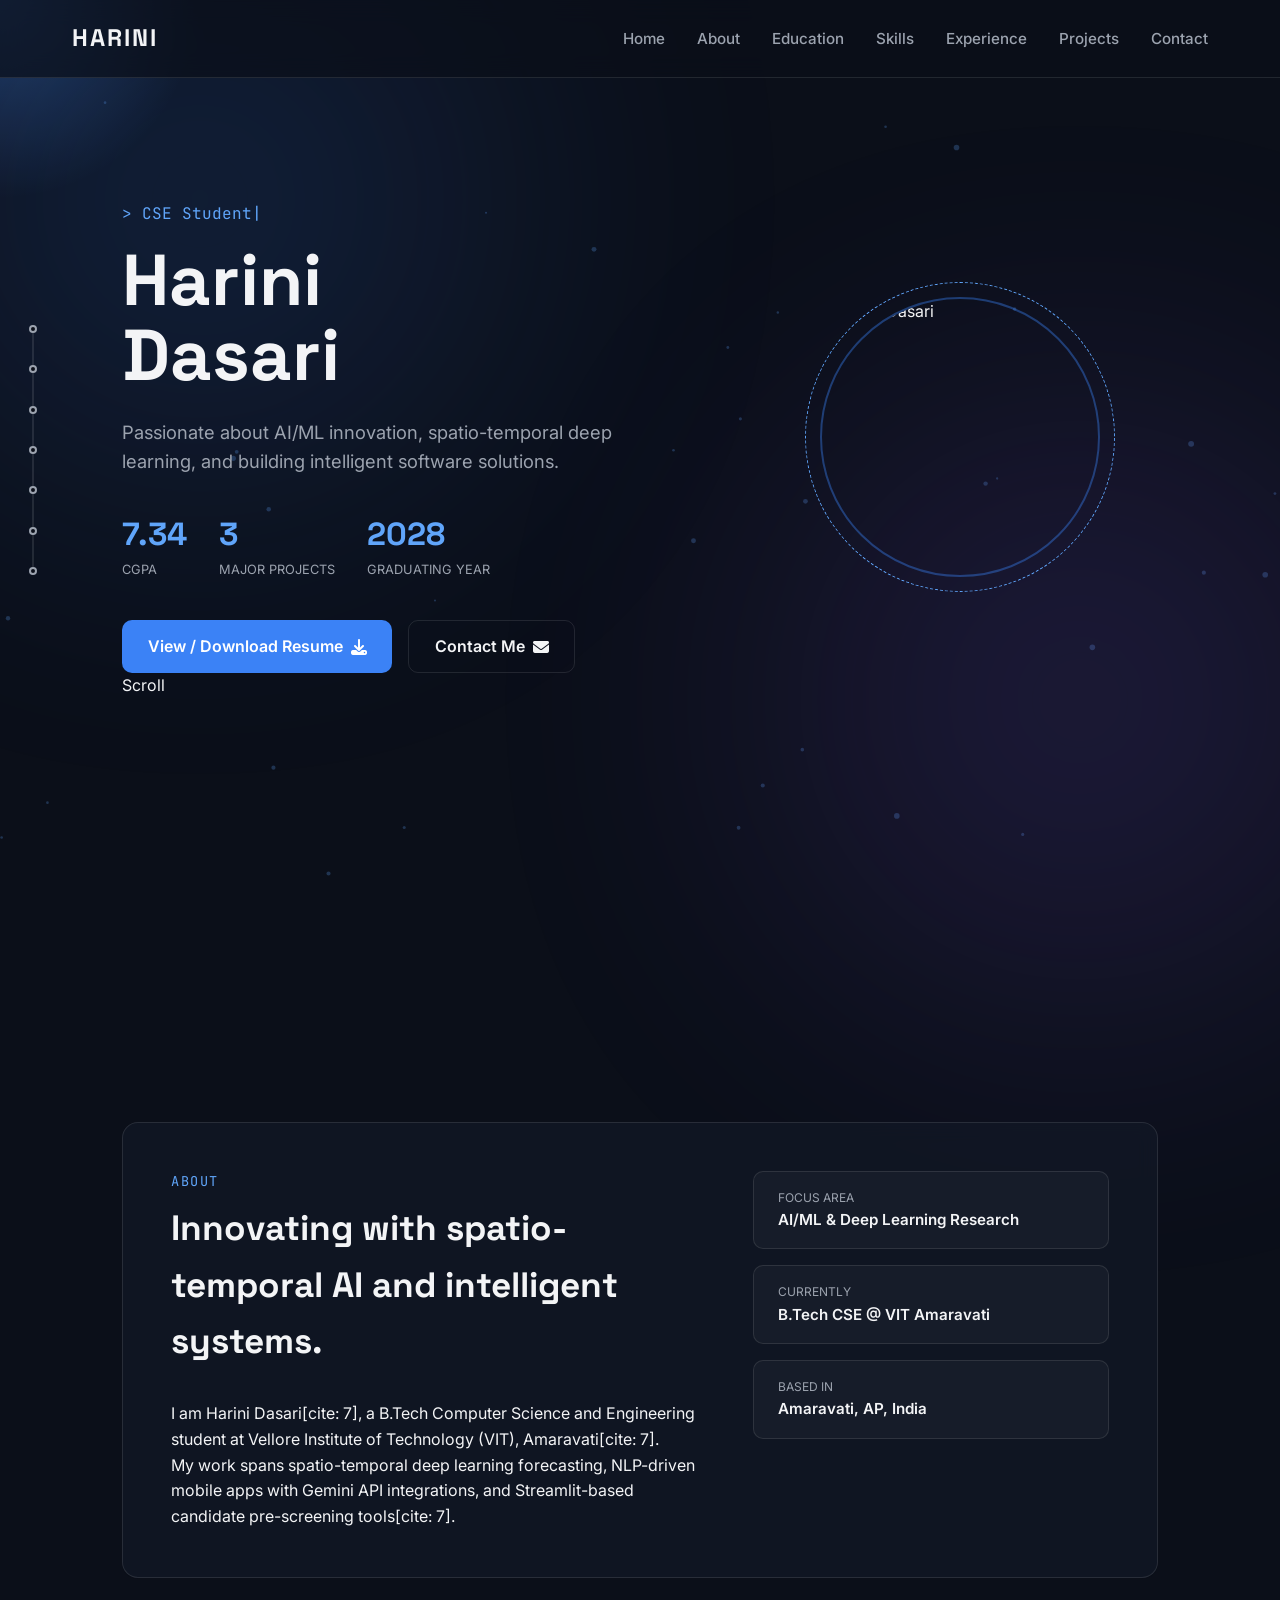
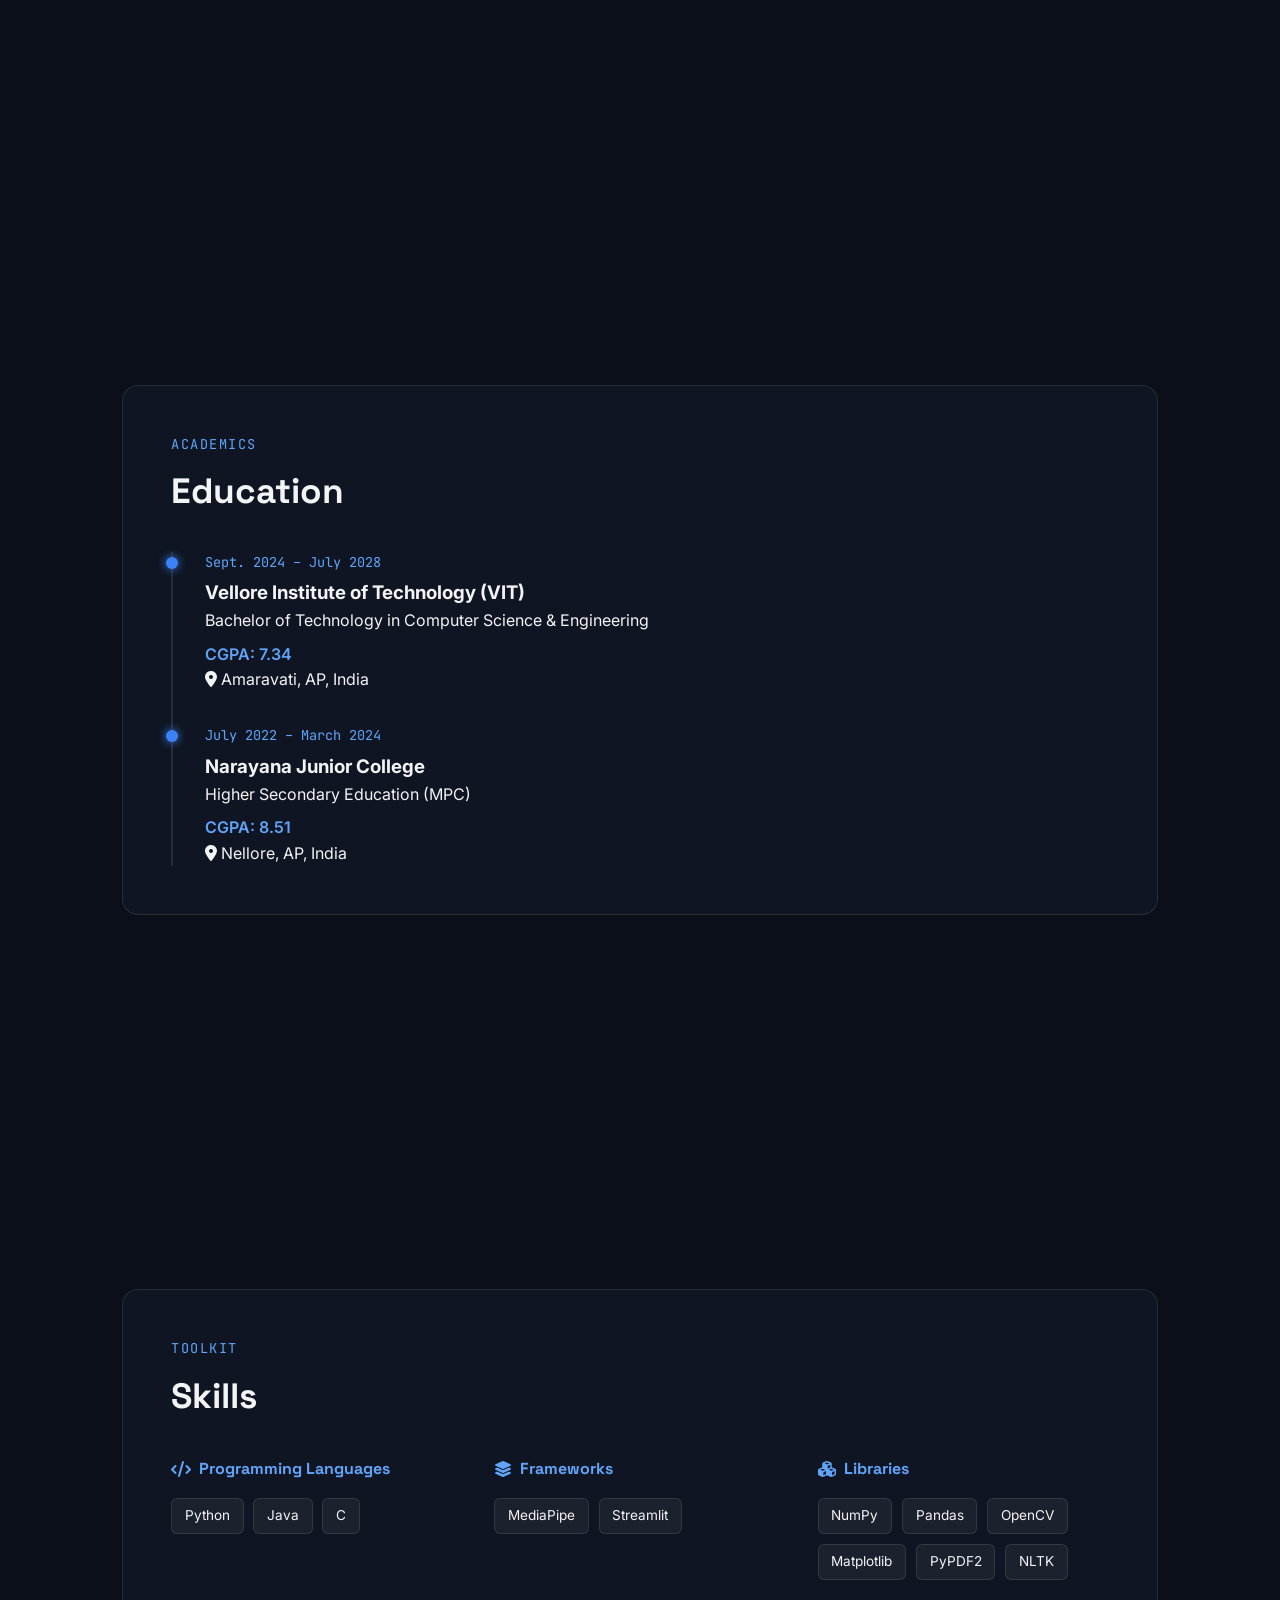
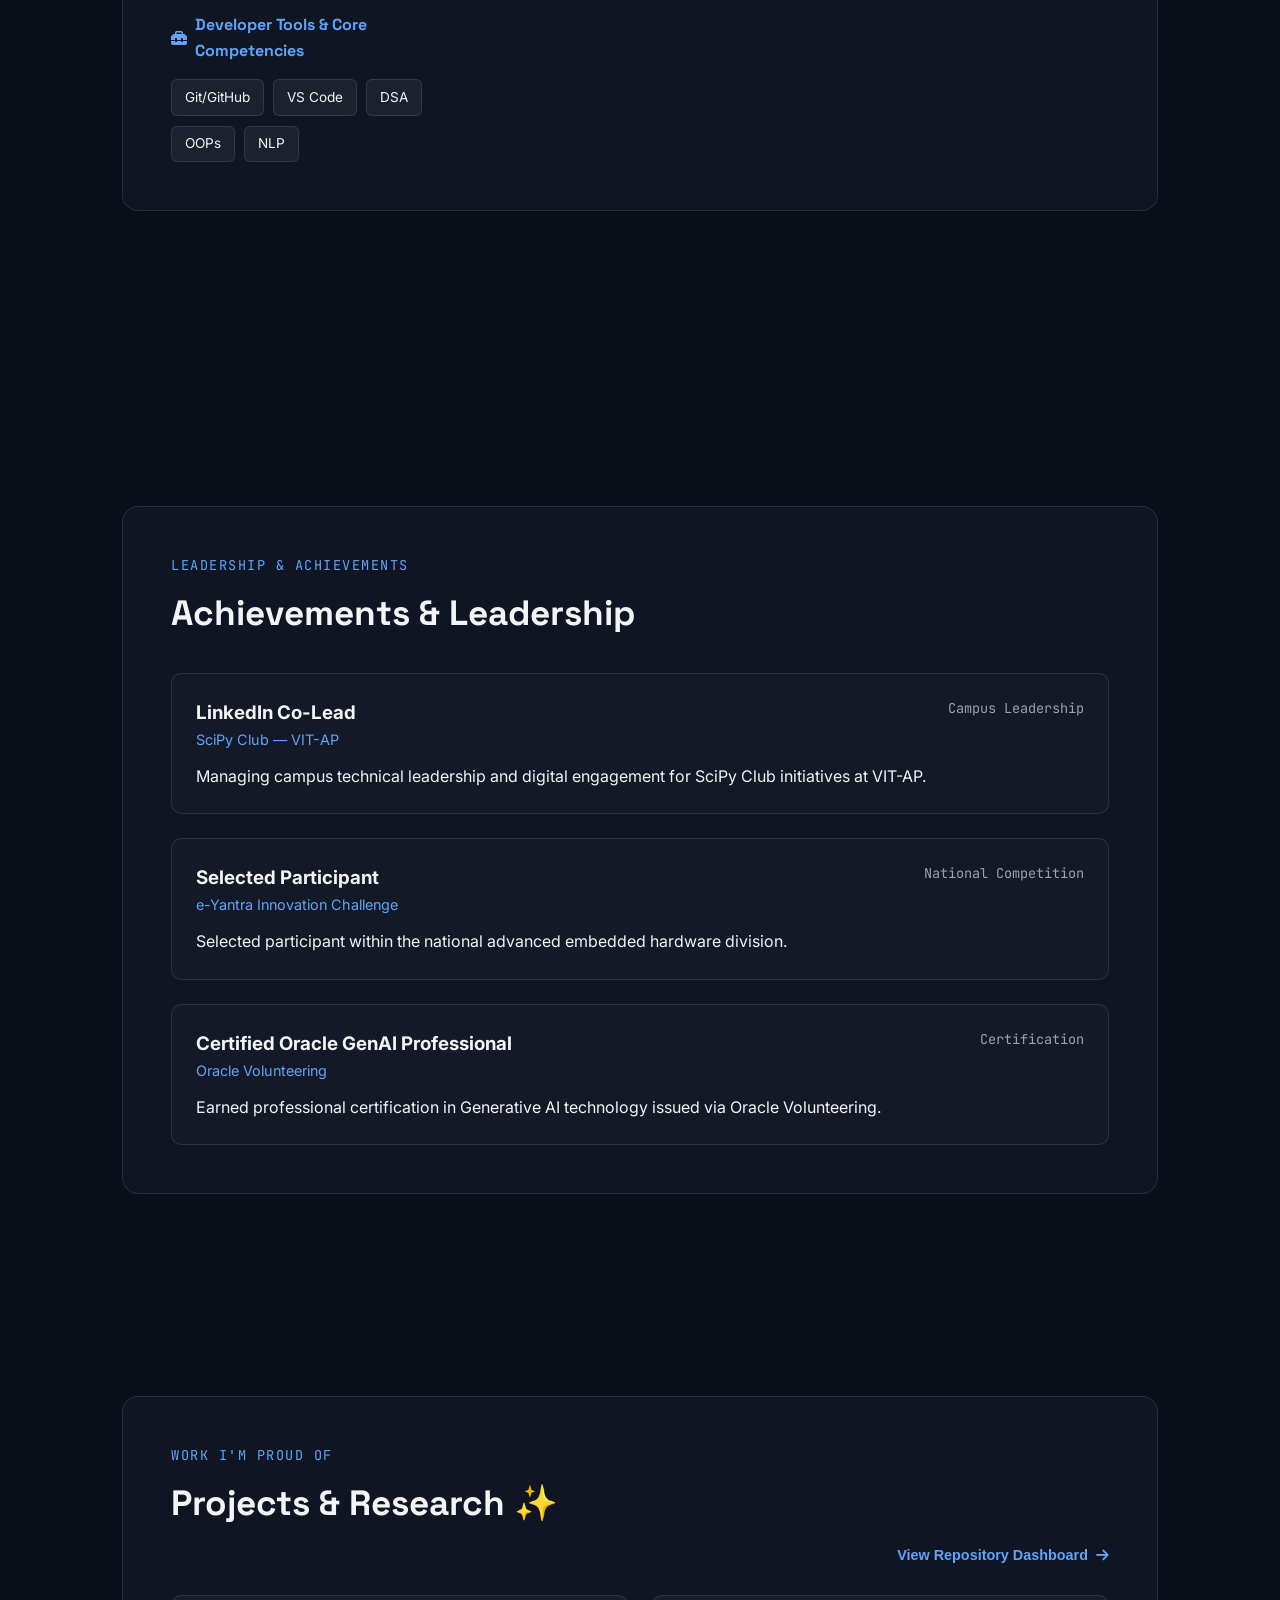
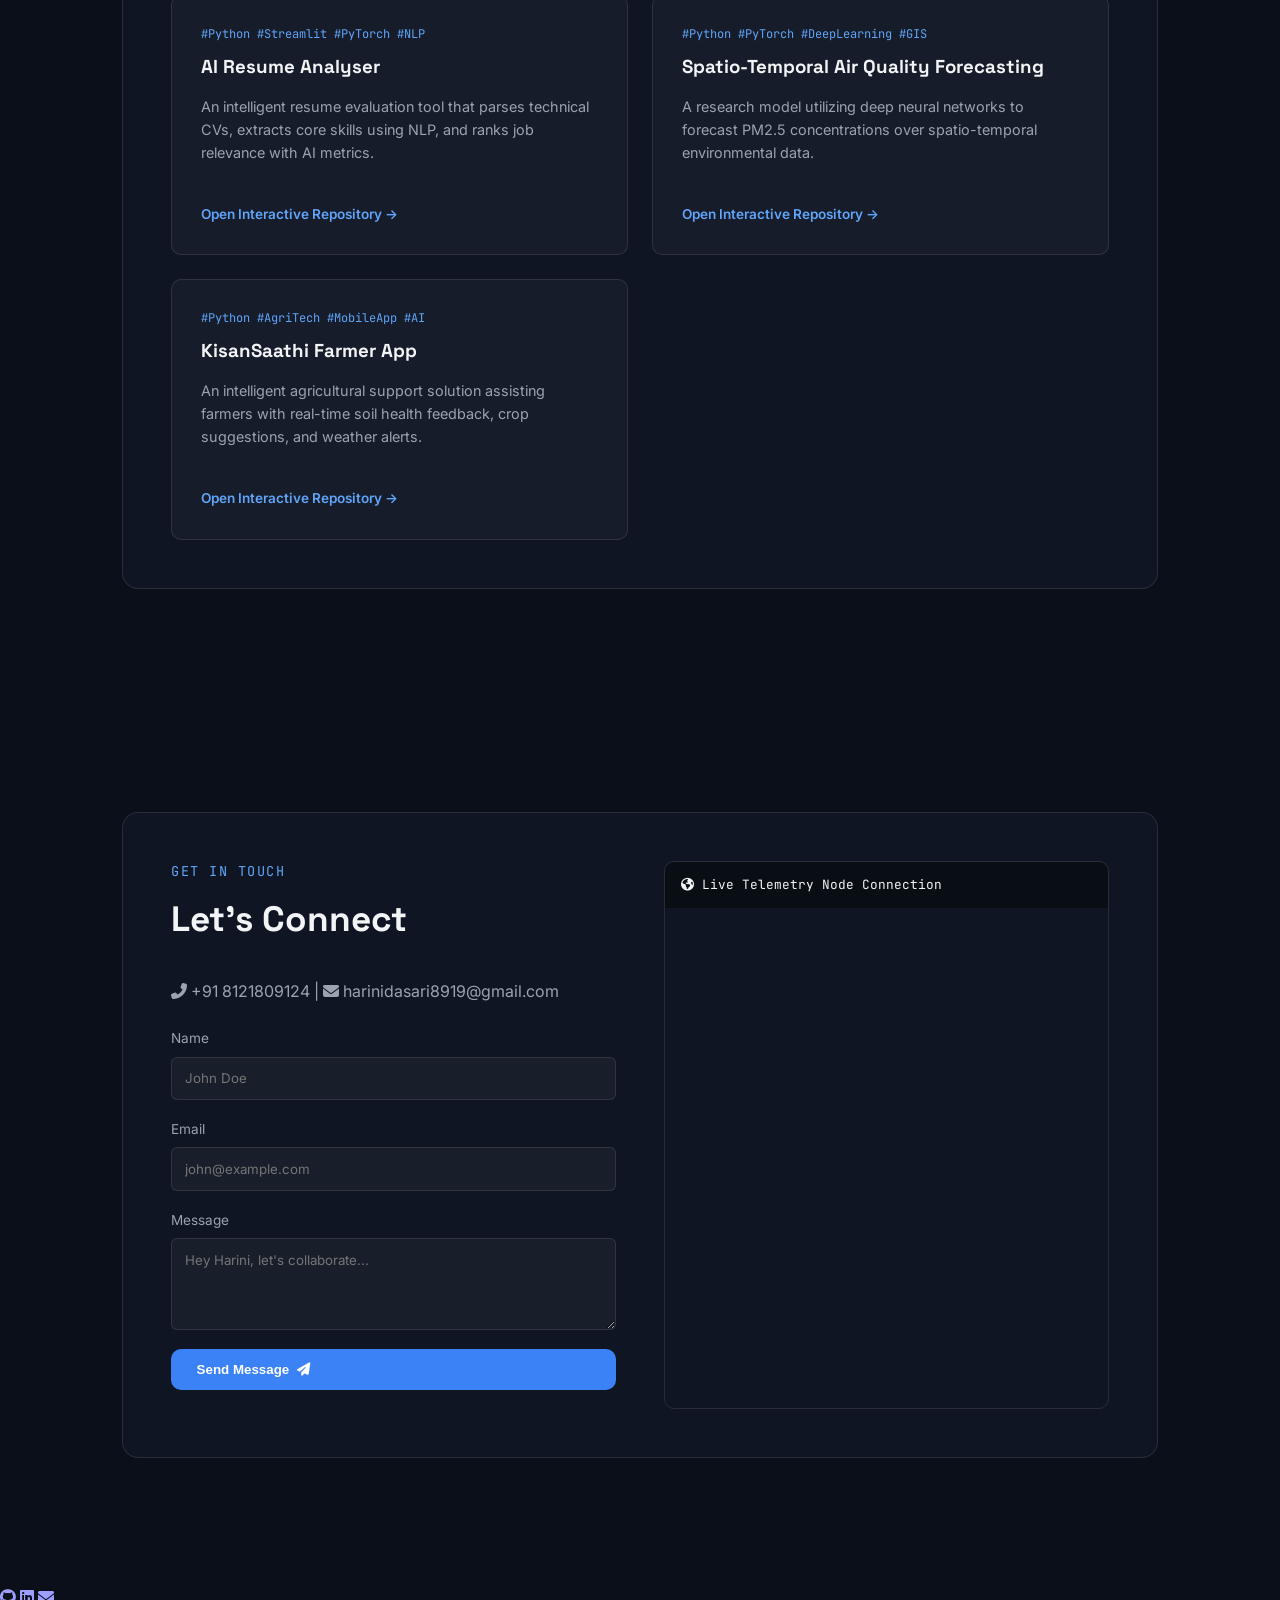
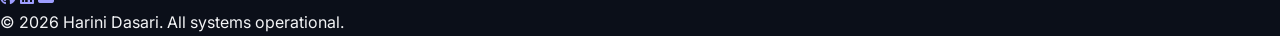
==== commit 13ec772d: "Update print statement from 'Hello' to 'Goodbye'" ====
--- a/index.html
+++ b/index.html
@@ -72,7 +72,7 @@
         <div class="hero-text" data-reveal="left">
           <p class="terminal-line"><span class="prompt">&gt;</span> <span class="type-animation"></span><span class="cursor-blink">|</span></p>
           <h1>Harini<br />Dasari</h1>
-          <p class="bio">Passionate about AI/ML innovation, data analysis, and creating impactful software systems.</p>
+          <p class="bio">Passionate about AI/ML innovation, spatio-temporal deep learning, and building intelligent software solutions.</p>
 
           <div class="stat-row">
             <div class="stat-chip">
@@ -81,16 +81,16 @@
             </div>
             <div class="stat-chip">
               <span class="stat-value" data-count="3">0</span>
-              <span class="stat-label">Shipped Projects</span>
+              <span class="stat-label">Major Projects</span>
             </div>
             <div class="stat-chip">
               <span class="stat-value" data-count="2028">0</span>
-              <span class="stat-label">Graduating</span>
+              <span class="stat-label">Graduating Year</span>
             </div>
           </div>
 
           <div class="buttons">
-            <a href="Harini_Dasari_Resume.pdf" class="btn" id="resumeLink" target="_blank" rel="noopener">View / Download Resume <i class="fas fa-download"></i></a>
+            <a href="Resume.pdf" class="btn" id="resumeLink" target="_blank" rel="noopener">View / Download Resume <i class="fas fa-download"></i></a>
             <a href="#contact" class="btn btn-alt">Contact Me <i class="fas fa-envelope"></i></a>
           </div>
         </div>
@@ -108,22 +108,22 @@
       <div class="content-box about-layout">
         <div class="about-main" data-reveal="up">
           <span class="eyebrow">About</span>
-          <h2 class="section-title">Innovating with AI and data-driven intelligence.</h2>
-          <p>I am Harini Dasari, an aspiring Computer Science Engineer currently pursuing my B.Tech at Vellore Institute of Technology, Amaravati (VIT-AP).</p>
-          <p>My interest centers on generative AI, machine learning applications, spatio-temporal data analysis, and building intelligent web tools that address real-world challenges.</p>
+          <h2 class="section-title">Innovating with spatio-temporal AI and intelligent systems.</h2>
+          <p>I am Harini Dasari[cite: 7], a B.Tech Computer Science and Engineering student at Vellore Institute of Technology (VIT), Amaravati[cite: 7].</p>
+          <p>My work spans spatio-temporal deep learning forecasting, NLP-driven mobile apps with Gemini API integrations, and Streamlit-based candidate pre-screening tools[cite: 7].</p>
         </div>
         <div class="about-side" data-reveal="up" data-reveal-delay="150">
           <div class="info-card">
             <span class="info-label">Focus Area</span>
-            <span class="info-value">Artificial Intelligence &amp; Machine Learning</span>
+            <span class="info-value">AI/ML &amp; Deep Learning Research</span>
           </div>
           <div class="info-card">
             <span class="info-label">Currently</span>
-            <span class="info-value">B.Tech CSE @ VIT-AP</span>
+            <span class="info-value">B.Tech CSE @ VIT Amaravati</span>
           </div>
           <div class="info-card">
             <span class="info-label">Based In</span>
-            <span class="info-value">Amaravati, Andhra Pradesh</span>
+            <span class="info-value">Amaravati, AP, India</span>
           </div>
         </div>
       </div>
@@ -136,18 +136,21 @@
         <h2 class="section-title">Education</h2>
         <div class="timeline">
           <div class="timeline-item" data-reveal="up">
-            <div class="timeline-year">2024 – 2028</div>
+            <div class="timeline-year">Sept. 2024 – July 2028</div>
             <div class="timeline-content">
-              <h3>Vellore Institute of Technology, Amaravati (VIT-AP)</h3>
-              <p>B.Tech in Computer Science &amp; Engineering</p>
+              <h3>Vellore Institute of Technology (VIT)</h3>
+              <p>Bachelor of Technology in Computer Science &amp; Engineering</p>
               <p class="cgpa">CGPA: 7.34</p>
+              <p class="location-tag"><i class="fas fa-map-marker-alt"></i> Amaravati, AP, India</p>
             </div>
           </div>
           <div class="timeline-item" data-reveal="up" data-reveal-delay="150">
-            <div class="timeline-year">2022 – 2024</div>
+            <div class="timeline-year">July 2022 – March 2024</div>
             <div class="timeline-content">
               <h3>Narayana Junior College</h3>
-              <p>Higher Secondary Education — Physics, Chemistry, Maths (MPC)</p>
+              <p>Higher Secondary Education (MPC)</p>
+              <p class="cgpa">CGPA: 8.51</p>
+              <p class="location-tag"><i class="fas fa-map-marker-alt"></i> Nellore, AP, India</p>
             </div>
           </div>
         </div>
@@ -166,36 +169,34 @@
               <div class="skill-tag">Python</div>
               <div class="skill-tag">Java</div>
               <div class="skill-tag">C</div>
-              <div class="skill-tag">JavaScript</div>
-              <div class="skill-tag">SQL</div>
             </div>
           </div>
           <div class="skill-category" data-reveal="up" data-reveal-delay="100">
-            <h4><i class="fas fa-layer-group"></i> Frameworks &amp; Technologies</h4>
+            <h4><i class="fas fa-layer-group"></i> Frameworks</h4>
             <div class="skills-grid">
-              <div class="skill-tag">PyTorch</div>
+              <div class="skill-tag">MediaPipe</div>
               <div class="skill-tag">Streamlit</div>
-              <div class="skill-tag">MediaPipe</div>
-              <div class="skill-tag">Oracle GenAI</div>
             </div>
           </div>
           <div class="skill-category" data-reveal="up" data-reveal-delay="200">
             <h4><i class="fas fa-cubes"></i> Libraries</h4>
             <div class="skills-grid">
-              <div class="skill-tag">scikit-learn</div>
               <div class="skill-tag">NumPy</div>
               <div class="skill-tag">Pandas</div>
+              <div class="skill-tag">OpenCV</div>
               <div class="skill-tag">Matplotlib</div>
-              <div class="skill-tag">Seaborn</div>
+              <div class="skill-tag">PyPDF2</div>
+              <div class="skill-tag">NLTK</div>
             </div>
           </div>
           <div class="skill-category" data-reveal="up" data-reveal-delay="300">
-            <h4><i class="fas fa-toolbox"></i> Developer Tools &amp; Certifications</h4>
+            <h4><i class="fas fa-toolbox"></i> Developer Tools &amp; Core Competencies</h4>
             <div class="skills-grid">
               <div class="skill-tag">Git/GitHub</div>
               <div class="skill-tag">VS Code</div>
-              <div class="skill-tag">Jupyter Notebook</div>
-              <div class="skill-tag">Oracle GenAI Certified Professional</div>
+              <div class="skill-tag">DSA</div>
+              <div class="skill-tag">OOPs</div>
+              <div class="skill-tag">NLP</div>
             </div>
           </div>
         </div>
@@ -205,28 +206,38 @@
     <!-- EXPERIENCE -->
     <section id="experience" class="section fade-in">
       <div class="content-box">
-        <span class="eyebrow">Work &amp; Leadership</span>
-        <h2 class="section-title">Experience</h2>
+        <span class="eyebrow">Leadership &amp; Achievements</span>
+        <h2 class="section-title">Achievements &amp; Leadership</h2>
         <div class="experience-container">
           <div class="experience-item" data-reveal="up">
             <div class="experience-item-top">
               <div>
                 <h3>LinkedIn Co-Lead</h3>
-                <p class="company">VIT-AP SciPy Club</p>
-              </div>
-              <p class="duration">2024 – Present</p>
-            </div>
-            <p>Leading digital outreach and content strategy for technical events and data science initiatives.</p>
+                <p class="company">SciPy Club — VIT-AP</p>
+              </div>
+              <p class="duration">Campus Leadership</p>
+            </div>
+            <p>Managing campus technical leadership and digital engagement for SciPy Club initiatives at VIT-AP.</p>
           </div>
           <div class="experience-item" data-reveal="up" data-reveal-delay="150">
             <div class="experience-item-top">
               <div>
-                <h3>Participant &amp; Innovator</h3>
+                <h3>Selected Participant</h3>
                 <p class="company">e-Yantra Innovation Challenge</p>
               </div>
-              <p class="duration">2024</p>
-            </div>
-            <p>Developed hardware-software integrations and AI models aimed at automated domain applications.</p>
+              <p class="duration">National Competition</p>
+            </div>
+            <p>Selected participant within the national advanced embedded hardware division.</p>
+          </div>
+          <div class="experience-item" data-reveal="up" data-reveal-delay="250">
+            <div class="experience-item-top">
+              <div>
+                <h3>Certified Oracle GenAI Professional</h3>
+                <p class="company">Oracle Volunteering</p>
+              </div>
+              <p class="duration">Certification</p>
+            </div>
+            <p>Earned professional certification in Generative AI technology issued via Oracle Volunteering.</p>
           </div>
         </div>
       </div>
@@ -238,7 +249,7 @@
         <div class="section-header-row">
           <div>
             <span class="eyebrow">Work I'm proud of</span>
-            <h2 class="section-title">Top Projects ✨</h2>
+            <h2 class="section-title">Projects &amp; Research ✨</h2>
           </div>
           <button class="view-all-btn" id="triggerDashboardBtn">View Repository Dashboard <i class="fas fa-arrow-right"></i></button>
         </div>
@@ -252,6 +263,7 @@
         <div class="contact-form-side" data-reveal="left">
           <span class="eyebrow">Get in touch</span>
           <h2 class="section-title" style="text-align: left;">Let's Connect</h2>
+          <p style="margin-bottom: 1.5rem; color: var(--text-muted);"><i class="fas fa-phone-alt"></i> +91 8121809124 | <i class="fas fa-envelope"></i> harinidasari8919@gmail.com</p>
           <form id="portfolioContactForm" class="modern-contact-form">
             <div class="form-group">
               <label for="form_name">Name</label>
@@ -260,10 +272,6 @@
             <div class="form-group">
               <label for="form_email">Email</label>
               <input type="email" id="form_email" required placeholder="john@example.com" />
-            </div>
-            <div class="form-group">
-              <label for="form_phone">Mobile <span class="optional">(Optional)</span></label>
-              <input type="tel" id="form_phone" placeholder="+91 9999999999" />
             </div>
             <div class="form-group">
               <label for="form_message">Message</label>
@@ -280,7 +288,6 @@
           <div class="map-card" id="telemetryMapCard">
             <div class="map-card-header">
               <span><i class="fas fa-globe-americas"></i> Live Telemetry Node Connection</span>
-              <button id="expandMapBtn" aria-label="Expand Map"><i class="fas fa-expand-alt"></i></button>
             </div>
             <div id="liveTelemetryMap"></div>
           </div>
@@ -296,11 +303,10 @@
           <i class="fab fa-github font-icon"></i>
           <span class="repo-owner" id="spaRepoOwner">Harini8919</span>
           <span class="repo-divider">/</span>
-          <span id="spaRepoName" class="repo-current-name">AI-Resume-Analyser</span>
+          <span id="spaRepoName" class="repo-current-name">Fast-Adapting Spatio-Temporal Air Quality Forecasting</span>
           <span class="repo-badge">Public</span>
         </div>
         <div class="spa-navbar-controls">
-          <button id="themeToggleBtn" class="spa-ctrl-btn" title="Toggle Editor Theme"><i class="fas fa-moon"></i></button>
           <button id="closeDashboardBtn" class="spa-ctrl-btn close-action" title="Exit Dashboard"><i class="fas fa-times"></i></button>
         </div>
       </header>
@@ -319,7 +325,7 @@
             <div class="branch-selector">
               <i class="fas fa-code-branch"></i> <strong>main</strong>
             </div>
-            <button id="spaDownloadZipBtn" class="btn-git-action"><i class="fas fa-download"></i> Download ZIP</button>
+            <button id="spaCopyBtn" class="file-action-btn"><i class="fas fa-copy"></i> Copy Code</button>
           </div>
 
           <div class="spa-tab-bar" id="spaTabBar">
@@ -343,18 +349,16 @@
                 </section>
 
                 <section class="readme-block">
-                  <h2><i class="fas fa-chart-line"></i> Performance Metrics &amp; Results</h2>
+                  <h2><i class="fas fa-chart-line"></i> Performance Metrics</h2>
                   <div class="metrics-display-box">
-                    <span class="accuracy-label">Target Evaluation Metrics:</span>
-                    <span id="spaAccuracyValue" class="accuracy-badge">94.2%</span>
+                    <span class="accuracy-label">Key Metric:</span>
+                    <span id="spaAccuracyValue" class="accuracy-badge">R² > 0.90</span>
                   </div>
-                  <div id="spaProjectVisuals" class="visuals-gallery"></div>
                 </section>
 
                 <section class="readme-block">
-                  <h2><i class="fas fa-terminal"></i> Deployment &amp; Installation Instructions</h2>
+                  <h2><i class="fas fa-terminal"></i> Installation Instructions</h2>
                   <div class="code-block-wrap">
-                    <button class="file-action-btn copy-install-btn" id="spaCopyInstallBtn" title="Copy commands"><i class="fas fa-copy"></i> Copy</button>
                     <pre class="code-terminal-block"><code id="spaInstallationCode"># Clone repo</code></pre>
                   </div>
                 </section>
@@ -364,25 +368,13 @@
             <div class="readme-card file-view-card" id="spaTabFile" style="display:none;">
               <div class="file-view-header">
                 <i class="fas fa-file-code"></i> <span id="spaActiveFileName">file</span>
-                <span class="unsaved-dot" id="spaUnsavedDot" style="display:none;">●</span>
-                <div class="file-view-actions">
-                  <button id="spaCopyBtn" class="file-action-btn" title="Copy file contents"><i class="fas fa-copy"></i> Copy</button>
-                  <button id="spaEditBtn" class="file-action-btn" title="Edit this file"><i class="fas fa-pen"></i> Edit</button>
-                  <button id="spaSaveBtn" class="file-action-btn save" title="Save changes" style="display:none;"><i class="fas fa-check"></i> Save</button>
-                </div>
               </div>
               <pre class="editor-code-view" id="spaCodeViewWrap"><code id="spaSourceCodeDisplay"># Select a file from the sidebar</code></pre>
-              <textarea class="editor-code-textarea" id="spaCodeEditArea" style="display:none;" spellcheck="false"></textarea>
             </div>
           </div>
         </main>
       </div>
     </div>
-  </div>
-
-  <div id="mapFullscreenOverlay" class="map-fullscreen-modal">
-    <button id="minimizeMapBtn"><i class="fas fa-compress-alt"></i> Exit Full Globe View</button>
-    <div id="fullscreenMapContainer"></div>
   </div>
 
   <footer>
@@ -390,7 +382,7 @@
       <div class="footer-social">
         <a href="https://github.com/Harini8919" target="_blank" rel="noopener" aria-label="GitHub"><i class="fab fa-github"></i></a>
         <a href="https://linkedin.com/in/harini-dasari" target="_blank" rel="noopener" aria-label="LinkedIn"><i class="fab fa-linkedin"></i></a>
-        <a href="mailto:harini.dasari@example.com" aria-label="Email"><i class="fas fa-envelope"></i></a>
+        <a href="mailto:harinidasari8919@gmail.com" aria-label="Email"><i class="fas fa-envelope"></i></a>
       </div>
       <p>© <span id="footerYear">2026</span> Harini Dasari. All systems operational.</p>
     </div>
@@ -400,4 +392,4 @@
 
   <script src="script.js"></script>
 </body>
-</html>+</html>
